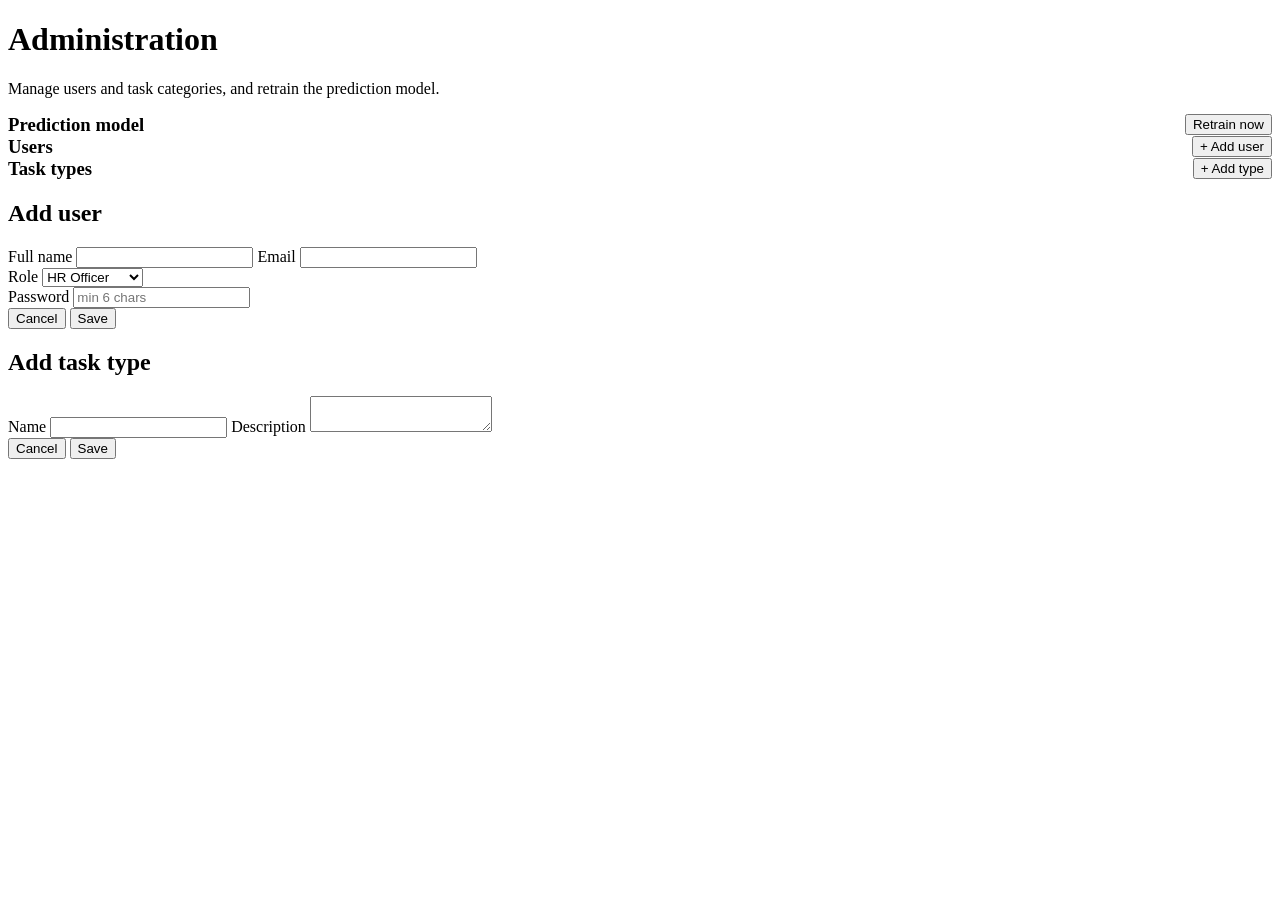
==== src/main/resources/static/admin.html @ f7e8a5fe "Implement Task Management System with AI-Based Deadline Prediction Full-stack implementation of the " ====
<!DOCTYPE html>
<html lang="en">
<head>
  <meta charset="UTF-8">
  <meta name="viewport" content="width=device-width, initial-scale=1.0">
  <title>Administration · HR Task Management System</title>
  <link rel="stylesheet" href="/css/style.css">
</head>
<body>
  <div id="nav"></div>
  <div class="container">
    <h1 class="page-title">Administration</h1>
    <p class="page-sub">Manage users and task categories, and retrain the prediction model.</p>

    <div class="card">
      <div style="display:flex;justify-content:space-between;align-items:center">
        <h3 style="margin:0">Prediction model</h3>
        <button id="retrainBtn">Retrain now</button>
      </div>
      <div id="modelBox" class="mt"></div>
    </div>

    <div class="card mt">
      <div style="display:flex;justify-content:space-between;align-items:center">
        <h3 style="margin:0">Users</h3>
        <button id="newUserBtn" class="small">+ Add user</button>
      </div>
      <div class="table-wrap mt"><table id="usersTable"></table></div>
    </div>

    <div class="card mt">
      <div style="display:flex;justify-content:space-between;align-items:center">
        <h3 style="margin:0">Task types</h3>
        <button id="newTypeBtn" class="small">+ Add type</button>
      </div>
      <div class="table-wrap mt"><table id="typesTable"></table></div>
    </div>
  </div>

  <!-- User modal -->
  <div class="modal-backdrop" id="userModal">
    <div class="modal">
      <h2 id="userModalTitle">Add user</h2>
      <form id="userForm">
        <input type="hidden" id="userId">
        <label for="fullName">Full name</label>
        <input type="text" id="fullName" required>
        <label for="uemail">Email</label>
        <input type="email" id="uemail" required>
        <div class="form-row">
          <div>
            <label for="role">Role</label>
            <select id="role">
              <option value="HR_OFFICER">HR Officer</option>
              <option value="HR_MANAGER">HR Manager</option>
              <option value="ADMIN">Administrator</option>
            </select>
          </div>
          <div>
            <label for="upassword">Password</label>
            <input type="text" id="upassword" placeholder="min 6 chars">
          </div>
        </div>
        <div class="error-text" id="userErr"></div>
        <div class="modal-actions">
          <button type="button" class="ghost" onclick="document.getElementById('userModal').classList.remove('open')">Cancel</button>
          <button type="submit">Save</button>
        </div>
      </form>
    </div>
  </div>

  <!-- Type modal -->
  <div class="modal-backdrop" id="typeModal">
    <div class="modal">
      <h2 id="typeModalTitle">Add task type</h2>
      <form id="typeForm">
        <input type="hidden" id="typeId">
        <label for="typeName">Name</label>
        <input type="text" id="typeName" required>
        <label for="typeDesc">Description</label>
        <textarea id="typeDesc" rows="2"></textarea>
        <div class="error-text" id="typeErr"></div>
        <div class="modal-actions">
          <button type="button" class="ghost" onclick="document.getElementById('typeModal').classList.remove('open')">Cancel</button>
          <button type="submit">Save</button>
        </div>
      </form>
    </div>
  </div>

  <script src="/js/api.js"></script>
  <script src="/js/admin.js"></script>
</body>
</html>
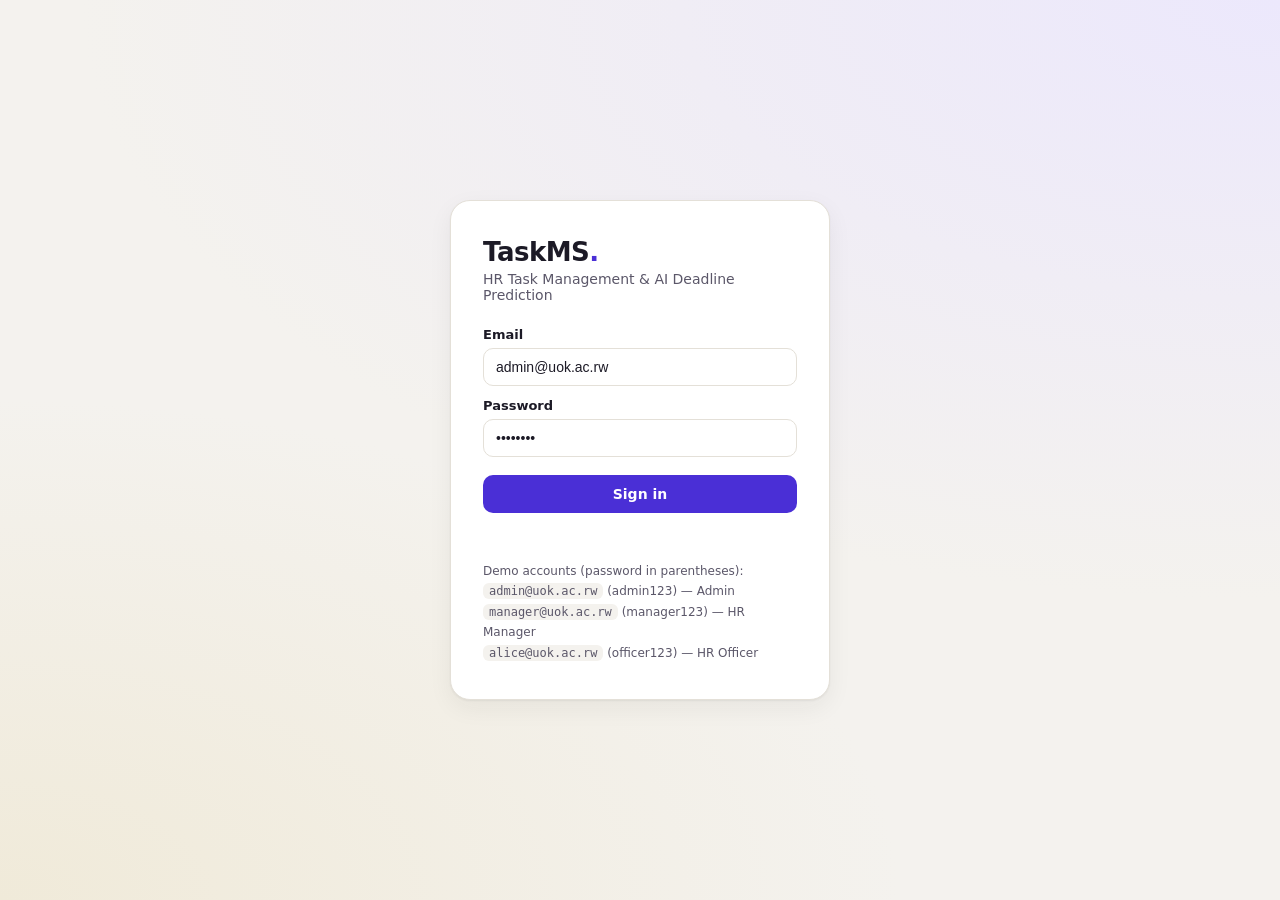
==== commit 2c7bb218: "feat: HR task management system with AI-based deadline prediction Full-stack Spring Boot application" ====
--- a/src/main/resources/static/admin.html
+++ b/src/main/resources/static/admin.html
@@ -3,93 +3,78 @@
 <head>
   <meta charset="UTF-8">
   <meta name="viewport" content="width=device-width, initial-scale=1.0">
-  <title>Administration · HR Task Management System</title>
-  <link rel="stylesheet" href="/css/style.css">
+  <title>TaskMS · Admin</title>
+  <link rel="stylesheet" href="css/style.css">
 </head>
 <body>
-  <div id="nav"></div>
-  <div class="container">
-    <h1 class="page-title">Administration</h1>
-    <p class="page-sub">Manage users and task categories, and retrain the prediction model.</p>
+  <nav id="nav"></nav>
+  <div class="page">
+    <div class="page-head"><h2>Administration</h2></div>
 
-    <div class="card">
-      <div style="display:flex;justify-content:space-between;align-items:center">
-        <h3 style="margin:0">Prediction model</h3>
-        <button id="retrainBtn">Retrain now</button>
+    <div class="grid two-col">
+      <div class="panel">
+        <div class="page-head" style="margin-bottom:14px;">
+          <h4 style="margin:0;">Users</h4>
+          <button class="btn btn-sm" id="newUserBtn">+ User</button>
+        </div>
+        <div id="users"></div>
       </div>
-      <div id="modelBox" class="mt"></div>
-    </div>
-
-    <div class="card mt">
-      <div style="display:flex;justify-content:space-between;align-items:center">
-        <h3 style="margin:0">Users</h3>
-        <button id="newUserBtn" class="small">+ Add user</button>
+      <div class="panel">
+        <div class="page-head" style="margin-bottom:14px;">
+          <h4 style="margin:0;">Task types</h4>
+          <button class="btn btn-sm" id="newTypeBtn">+ Type</button>
+        </div>
+        <div id="types"></div>
       </div>
-      <div class="table-wrap mt"><table id="usersTable"></table></div>
-    </div>
-
-    <div class="card mt">
-      <div style="display:flex;justify-content:space-between;align-items:center">
-        <h3 style="margin:0">Task types</h3>
-        <button id="newTypeBtn" class="small">+ Add type</button>
-      </div>
-      <div class="table-wrap mt"><table id="typesTable"></table></div>
     </div>
   </div>
 
-  <!-- User modal -->
   <div class="modal-backdrop" id="userModal">
     <div class="modal">
-      <h2 id="userModalTitle">Add user</h2>
+      <h3 id="userModalTitle">New user</h3>
       <form id="userForm">
-        <input type="hidden" id="userId">
-        <label for="fullName">Full name</label>
-        <input type="text" id="fullName" required>
-        <label for="uemail">Email</label>
-        <input type="email" id="uemail" required>
-        <div class="form-row">
-          <div>
-            <label for="role">Role</label>
-            <select id="role">
-              <option value="HR_OFFICER">HR Officer</option>
+        <input type="hidden" id="u_id">
+        <label>Full name</label><input id="u_fullName" required>
+        <label>Email</label><input type="email" id="u_email" required>
+        <label>Password <span class="muted" id="u_pwHint"></span></label>
+        <input type="password" id="u_password">
+        <div class="row2">
+          <div><label>Role</label>
+            <select id="u_role">
+              <option value="ADMIN">Admin</option>
               <option value="HR_MANAGER">HR Manager</option>
-              <option value="ADMIN">Administrator</option>
-            </select>
-          </div>
-          <div>
-            <label for="upassword">Password</label>
-            <input type="text" id="upassword" placeholder="min 6 chars">
-          </div>
+              <option value="HR_OFFICER" selected>HR Officer</option>
+            </select></div>
+          <div><label>Active</label>
+            <select id="u_active"><option value="true">Active</option><option value="false">Inactive</option></select></div>
         </div>
-        <div class="error-text" id="userErr"></div>
+        <div class="error" id="userError"></div>
         <div class="modal-actions">
-          <button type="button" class="ghost" onclick="document.getElementById('userModal').classList.remove('open')">Cancel</button>
-          <button type="submit">Save</button>
+          <button type="button" class="btn btn-ghost" style="flex:1;" onclick="document.getElementById('userModal').classList.remove('open')">Cancel</button>
+          <button type="submit" class="btn" style="flex:1;">Save</button>
         </div>
       </form>
     </div>
   </div>
 
-  <!-- Type modal -->
   <div class="modal-backdrop" id="typeModal">
     <div class="modal">
-      <h2 id="typeModalTitle">Add task type</h2>
+      <h3 id="typeModalTitle">New task type</h3>
       <form id="typeForm">
-        <input type="hidden" id="typeId">
-        <label for="typeName">Name</label>
-        <input type="text" id="typeName" required>
-        <label for="typeDesc">Description</label>
-        <textarea id="typeDesc" rows="2"></textarea>
-        <div class="error-text" id="typeErr"></div>
+        <input type="hidden" id="t_id">
+        <label>Name</label><input id="t_name" required>
+        <label>Description</label><textarea id="t_description"></textarea>
+        <div class="error" id="typeError"></div>
         <div class="modal-actions">
-          <button type="button" class="ghost" onclick="document.getElementById('typeModal').classList.remove('open')">Cancel</button>
-          <button type="submit">Save</button>
+          <button type="button" class="btn btn-ghost" style="flex:1;" onclick="document.getElementById('typeModal').classList.remove('open')">Cancel</button>
+          <button type="submit" class="btn" style="flex:1;">Save</button>
         </div>
       </form>
     </div>
   </div>
 
-  <script src="/js/api.js"></script>
-  <script src="/js/admin.js"></script>
+  <script src="js/api.js"></script>
+  <script src="js/auth.js"></script>
+  <script src="js/admin.js"></script>
 </body>
 </html>
--- a/src/main/resources/static/css/style.css
+++ b/src/main/resources/static/css/style.css
@@ -0,0 +1,161 @@
+:root {
+  --bg: #f4f2ee;
+  --surface: #ffffff;
+  --ink: #1c1a26;
+  --ink-soft: #5b5769;
+  --line: #e4e0d8;
+  --accent: #4a2fd6;
+  --accent-soft: #ece8fc;
+  --risk: #c8341f;
+  --risk-soft: #fbe6e2;
+  --ok: #1f8a52;
+  --ok-soft: #e2f2e9;
+  --warn: #b7791f;
+  --radius: 14px;
+  --shadow: 0 1px 2px rgba(28,26,38,.06), 0 8px 24px rgba(28,26,38,.06);
+  font-family: system-ui, -apple-system, "Segoe UI", Roboto, sans-serif;
+}
+
+* { box-sizing: border-box; }
+body { margin: 0; background: var(--bg); color: var(--ink); }
+a { color: inherit; text-decoration: none; }
+button { font-family: inherit; cursor: pointer; }
+
+/* ---------- Login ---------- */
+.login-wrap {
+  min-height: 100vh; display: grid; place-items: center; padding: 24px;
+  background: radial-gradient(1200px 600px at 100% 0%, var(--accent-soft), transparent),
+              radial-gradient(900px 500px at 0% 100%, #f0ead9, transparent);
+}
+.login-card {
+  width: 100%; max-width: 380px; background: var(--surface);
+  border: 1px solid var(--line); border-radius: 20px; padding: 36px 32px;
+  box-shadow: var(--shadow);
+}
+.login-card h1 { margin: 0 0 4px; font-size: 26px; letter-spacing: -.5px; }
+.login-card .sub { color: var(--ink-soft); margin: 0 0 24px; font-size: 14px; }
+.login-card .demo { margin-top: 18px; font-size: 12px; color: var(--ink-soft); line-height: 1.7; }
+.login-card .demo code { background: var(--bg); padding: 1px 6px; border-radius: 6px; }
+
+/* ---------- Forms ---------- */
+label { display: block; font-size: 13px; font-weight: 600; margin: 12px 0 6px; }
+input, select, textarea {
+  width: 100%; padding: 10px 12px; border: 1px solid var(--line);
+  border-radius: 10px; font-size: 14px; background: var(--surface); color: var(--ink);
+}
+input:focus, select:focus, textarea:focus { outline: 2px solid var(--accent-soft); border-color: var(--accent); }
+textarea { resize: vertical; min-height: 64px; }
+
+.btn {
+  width: 100%; margin-top: 18px; padding: 11px; border: none; border-radius: 10px;
+  background: var(--accent); color: #fff; font-weight: 600; font-size: 14px;
+}
+.btn:hover { filter: brightness(1.08); }
+.btn-ghost {
+  background: transparent; border: 1px solid var(--line); border-radius: 8px;
+  padding: 6px 12px; font-size: 13px; color: var(--ink);
+}
+.btn-ghost:hover { background: var(--bg); }
+.btn-sm { width: auto; margin: 0; padding: 6px 12px; font-size: 12px; border-radius: 8px; }
+.error { color: var(--risk); font-size: 13px; margin-top: 12px; min-height: 18px; }
+
+/* ---------- Nav ---------- */
+nav {
+  display: flex; align-items: center; gap: 24px; padding: 14px 28px;
+  background: var(--surface); border-bottom: 1px solid var(--line);
+  position: sticky; top: 0; z-index: 10;
+}
+.brand { font-weight: 800; font-size: 19px; letter-spacing: -.5px; }
+.brand-dot { color: var(--accent); }
+.nav-links { display: flex; gap: 6px; }
+.nav-links a { padding: 7px 14px; border-radius: 9px; font-size: 14px; color: var(--ink-soft); font-weight: 600; }
+.nav-links a:hover { background: var(--bg); }
+.nav-links a.active { background: var(--accent-soft); color: var(--accent); }
+.nav-user { margin-left: auto; display: flex; align-items: center; gap: 12px; font-size: 14px; }
+.user-name { font-weight: 600; }
+.role-badge {
+  background: var(--accent-soft); color: var(--accent); font-size: 11px; font-weight: 700;
+  padding: 3px 8px; border-radius: 20px; text-transform: uppercase; letter-spacing: .3px;
+}
+
+/* ---------- Layout ---------- */
+.page { padding: 28px; max-width: 1300px; margin: 0 auto; }
+.page-head { display: flex; align-items: center; justify-content: space-between; margin-bottom: 22px; }
+.page-head h2 { margin: 0; font-size: 24px; letter-spacing: -.5px; }
+
+/* ---------- Board ---------- */
+.board { display: grid; grid-template-columns: repeat(4, 1fr); gap: 16px; }
+.column { background: transparent; }
+.column h3 {
+  font-size: 13px; text-transform: uppercase; letter-spacing: .5px; color: var(--ink-soft);
+  margin: 0 0 12px; display: flex; align-items: center; gap: 8px;
+}
+.column h3 .count {
+  background: var(--surface); border: 1px solid var(--line); border-radius: 20px;
+  padding: 1px 8px; font-size: 12px; color: var(--ink);
+}
+.card {
+  background: var(--surface); border: 1px solid var(--line); border-radius: var(--radius);
+  padding: 14px; margin-bottom: 12px; box-shadow: var(--shadow); cursor: pointer;
+  transition: transform .08s ease;
+}
+.card:hover { transform: translateY(-2px); }
+.card.risk { border-color: var(--risk); box-shadow: 0 0 0 1px var(--risk-soft); }
+.card .card-title { font-weight: 700; font-size: 14px; margin-bottom: 6px; }
+.card .card-meta { font-size: 12px; color: var(--ink-soft); display: flex; flex-wrap: wrap; gap: 6px 10px; }
+.pill { font-size: 11px; padding: 2px 8px; border-radius: 20px; font-weight: 600; }
+.pill-type { background: var(--bg); color: var(--ink-soft); }
+.pill-low { background: var(--ok-soft); color: var(--ok); }
+.pill-medium { background: #fdf3e0; color: var(--warn); }
+.pill-high { background: var(--risk-soft); color: var(--risk); }
+.card .predict {
+  margin-top: 10px; padding-top: 10px; border-top: 1px dashed var(--line);
+  font-size: 12px; color: var(--ink-soft);
+}
+.card .predict b { color: var(--ink); }
+.risk-flag { color: var(--risk); font-weight: 700; }
+
+/* ---------- Modal ---------- */
+.modal-backdrop {
+  position: fixed; inset: 0; background: rgba(28,26,38,.35); display: none;
+  place-items: center; z-index: 50; padding: 20px;
+}
+.modal-backdrop.open { display: grid; }
+.modal {
+  background: var(--surface); border-radius: 18px; padding: 26px; width: 100%;
+  max-width: 460px; box-shadow: var(--shadow); max-height: 90vh; overflow: auto;
+}
+.modal h3 { margin: 0 0 16px; font-size: 19px; }
+.modal-actions { display: flex; gap: 10px; margin-top: 20px; }
+.modal-actions .btn { margin: 0; }
+.row2 { display: grid; grid-template-columns: 1fr 1fr; gap: 12px; }
+
+/* ---------- Cards / stats ---------- */
+.grid { display: grid; gap: 16px; }
+.stats { grid-template-columns: repeat(4, 1fr); }
+.panel { background: var(--surface); border: 1px solid var(--line); border-radius: var(--radius); padding: 18px; box-shadow: var(--shadow); }
+.panel h4 { margin: 0 0 14px; font-size: 14px; color: var(--ink-soft); text-transform: uppercase; letter-spacing: .4px; }
+.stat-value { font-size: 30px; font-weight: 800; letter-spacing: -1px; }
+.stat-label { font-size: 13px; color: var(--ink-soft); margin-top: 2px; }
+.two-col { grid-template-columns: 1fr 1fr; }
+
+/* ---------- Bar chart ---------- */
+.bar-row { display: flex; align-items: center; gap: 10px; margin-bottom: 10px; font-size: 13px; }
+.bar-row .bar-label { width: 130px; color: var(--ink-soft); flex-shrink: 0; }
+.bar-track { flex: 1; background: var(--bg); border-radius: 20px; height: 20px; overflow: hidden; }
+.bar-fill { height: 100%; background: var(--accent); border-radius: 20px; }
+.bar-fill.alt { background: #d6a72f; }
+.bar-val { width: 44px; text-align: right; font-variant-numeric: tabular-nums; }
+
+/* ---------- Table ---------- */
+table { width: 100%; border-collapse: collapse; font-size: 14px; }
+th, td { text-align: left; padding: 10px 12px; border-bottom: 1px solid var(--line); }
+th { font-size: 12px; text-transform: uppercase; letter-spacing: .4px; color: var(--ink-soft); }
+tr:last-child td { border-bottom: none; }
+.tag-active { background: var(--ok-soft); color: var(--ok); padding: 2px 8px; border-radius: 20px; font-size: 11px; font-weight: 700; }
+.tag-inactive { background: var(--bg); color: var(--ink-soft); padding: 2px 8px; border-radius: 20px; font-size: 11px; }
+
+.section-gap { margin-top: 24px; }
+.muted { color: var(--ink-soft); font-size: 13px; }
+.suggestion { border-left: 3px solid var(--accent); padding: 10px 14px; margin-bottom: 10px; background: var(--bg); border-radius: 0 10px 10px 0; font-size: 13px; }
+.suggestion b { color: var(--accent); }
